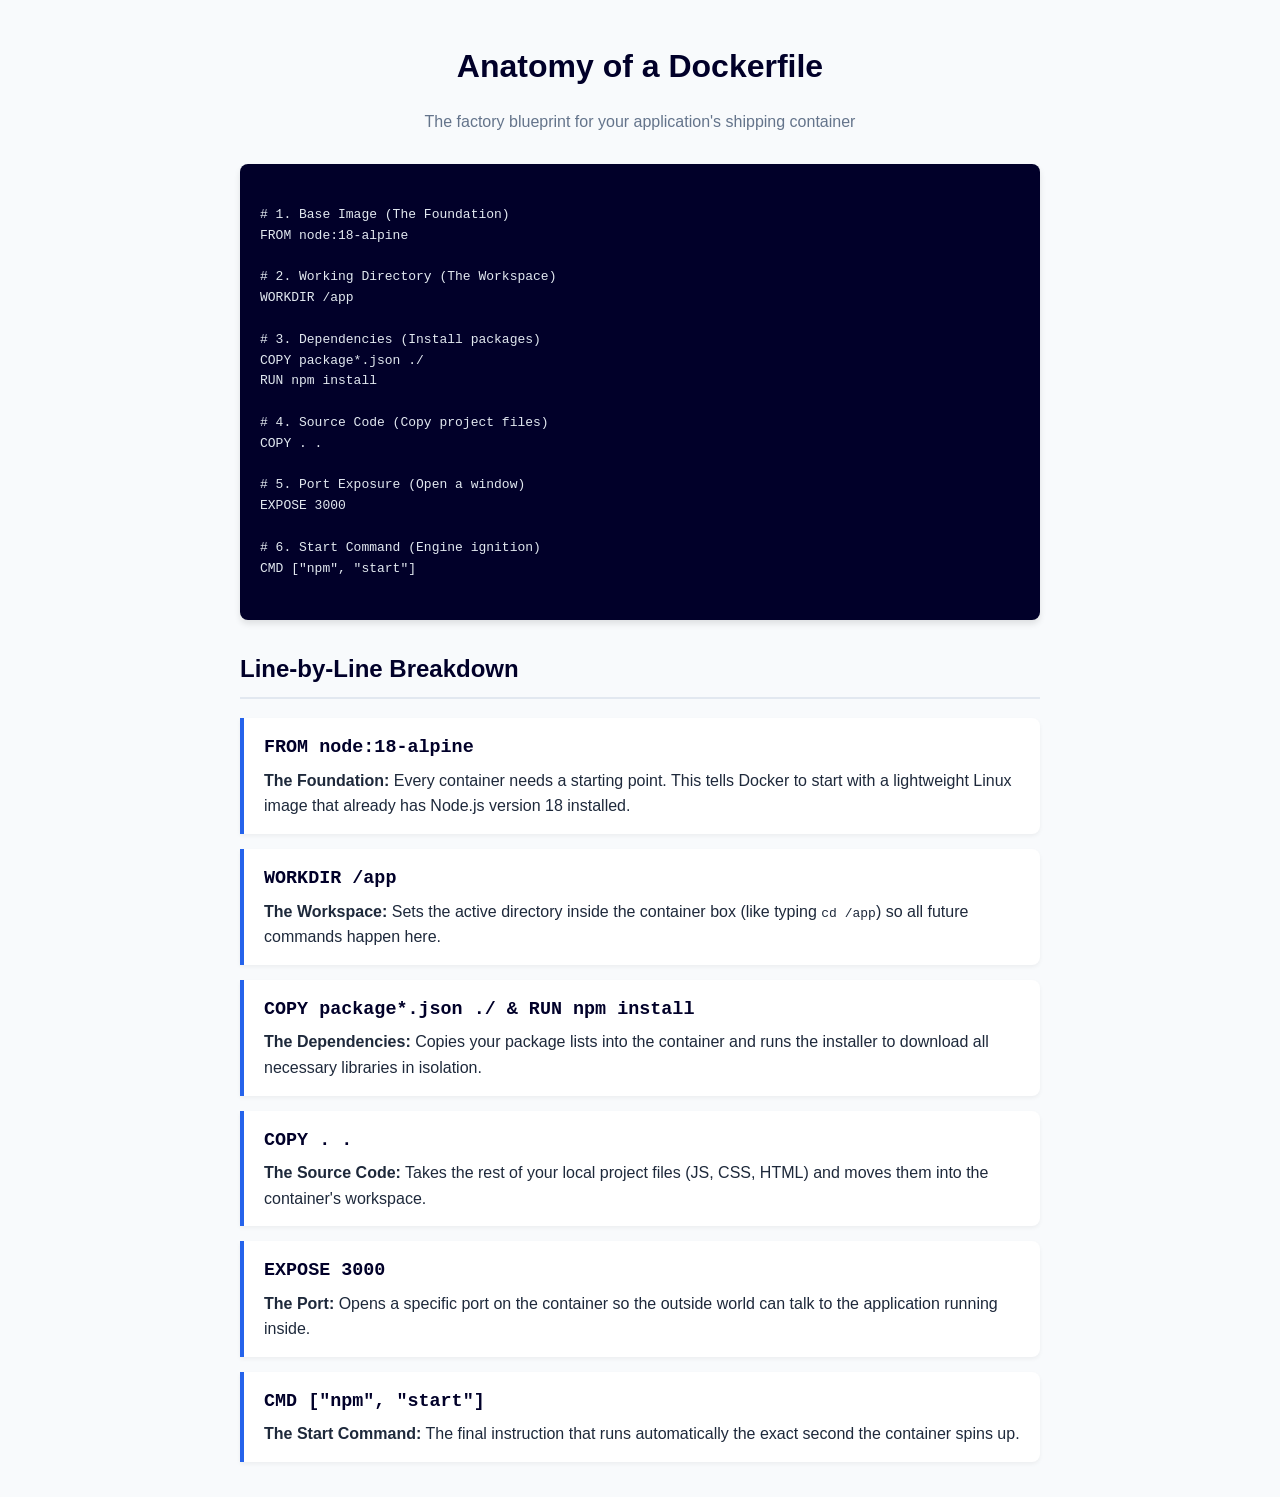
==== index.html @ 3dc2c570 "making a ultimate demo site" ====
<!DOCTYPE html>
<html lang="en">
<head>
    <meta charset="UTF-8">
    <meta name="viewport" content="width=device-width, initial-scale=1.0">
    <title>Anatomy of a Dockerfile | IBM Z DevOps</title>
    <style>
        :root {
            --primary: #010029;
            --accent: #2563eb;
            --bg: #f8fafc;
            --card-bg: #ffffff;
            --text: #1e293b;
            --code-bg: #f1f5f9;
        }
        body {
            font-family: Arial, sans-serif;
            background-color: var(--bg);
            color: var(--text);
            line-height: 1.6;
            margin: 0;
            padding: 20px;
        }
        .container {
            max-width: 800px;
            margin: 0 auto;
        }
        h1 {
            color: var(--primary);
            text-align: center;
            margin-bottom: 10px;
        }
        .subtitle {
            text-align: center;
            color: #64748b;
            margin-bottom: 30px;
        }
        .dockerfile-box {
            background-color: var(--primary);
            color: #e2e8f0;
            padding: 20px;
            border-radius: 8px;
            font-family: monospace;
            overflow-x: auto;
            margin-bottom: 30px;
            box-shadow: 0 4px 6px rgba(0,0,0,0.1);
        }
        .dockerfile-box code {
            display: block;
            white-space: pre;
        }
        .section-title {
            color: var(--primary);
            border-bottom: 2px solid #e2e8f0;
            padding-bottom: 8px;
            margin-top: 30px;
        }
        .card {
            background-color: var(--card-bg);
            border-left: 4px solid var(--accent);
            padding: 15px 20px;
            margin-bottom: 15px;
            border-radius: 0 8px 8px 0;
            box-shadow: 0 2px 4px rgba(0,0,0,0.05);
        }
        .card h3 {
            margin: 0 0 5px 0;
color: #010029; /* Change this hex code to your preferred heading color (e.g., dark indigo or charcoal) */
            font-family: monospace;
            font-size: 1.15rem;
            font-weight: 700;
        }
        .card p {
            margin: 0;
            color: var(--text);
        }
    </style>
</head>
<body>

<div class="container">
    <h1>Anatomy of a Dockerfile</h1>
    <p class="subtitle">The factory blueprint for your application's shipping container</p>

    <!-- Raw Dockerfile Display -->
    <div class="dockerfile-box">
        <code>
# 1. Base Image (The Foundation)
FROM node:18-alpine

# 2. Working Directory (The Workspace)
WORKDIR /app

# 3. Dependencies (Install packages)
COPY package*.json ./
RUN npm install

# 4. Source Code (Copy project files)
COPY . .

# 5. Port Exposure (Open a window)
EXPOSE 3000

# 6. Start Command (Engine ignition)
CMD ["npm", "start"]
        </code>
    </div>

    <h2 class="section-title">Line-by-Line Breakdown</h2>

    <div class="card">
        <h3>FROM node:18-alpine</h3>
        <p><strong>The Foundation:</strong> Every container needs a starting point. This tells Docker to start with a lightweight Linux image that already has Node.js version 18 installed.</p>
    </div>

    <div class="card">
        <h3>WORKDIR /app</h3>
        <p><strong>The Workspace:</strong> Sets the active directory inside the container box (like typing <code>cd /app</code>) so all future commands happen here.</p>
    </div>

    <div class="card">
        <h3>COPY package*.json ./ & RUN npm install</h3>
        <p><strong>The Dependencies:</strong> Copies your package lists into the container and runs the installer to download all necessary libraries in isolation.</p>
    </div>

    <div class="card">
        <h3>COPY . .</h3>
        <p><strong>The Source Code:</strong> Takes the rest of your local project files (JS, CSS, HTML) and moves them into the container's workspace.</p>
    </div>

    <div class="card">
        <h3>EXPOSE 3000</h3>
        <p><strong>The Port:</strong> Opens a specific port on the container so the outside world can talk to the application running inside.</p>
    </div>

    <div class="card">
        <h3>CMD ["npm", "start"]</h3>
        <p><strong>The Start Command:</strong> The final instruction that runs automatically the exact second the container spins up.</p>
    </div>

</div>

</body>
</html>
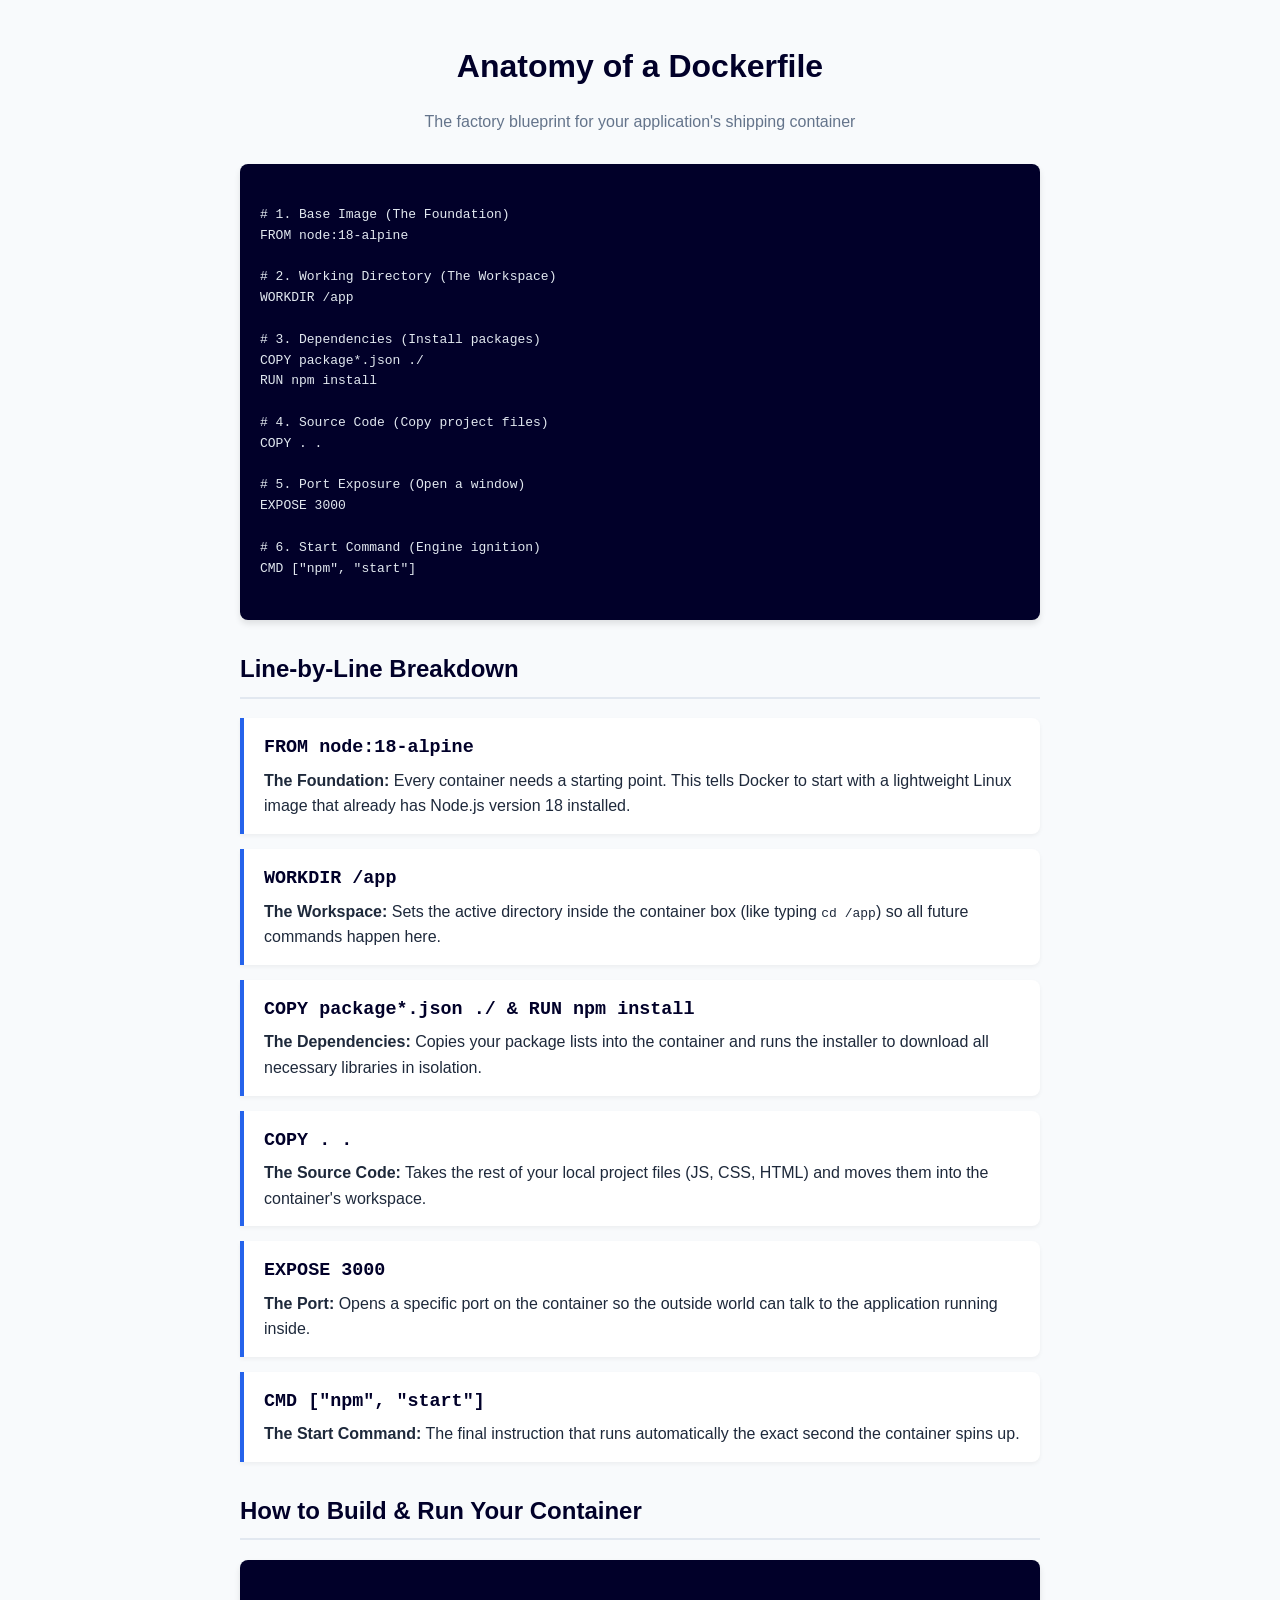
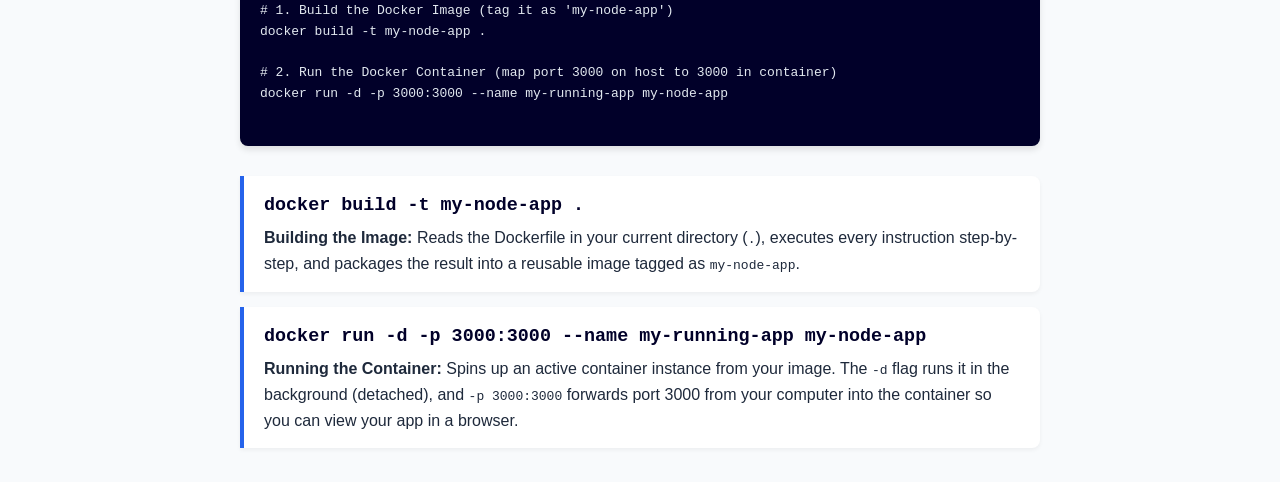
==== commit 225ebade: "added new section" ====
--- a/index.html
+++ b/index.html
@@ -65,7 +65,7 @@
         }
         .card h3 {
             margin: 0 0 5px 0;
-color: #010029; /* Change this hex code to your preferred heading color (e.g., dark indigo or charcoal) */
+            color: #010029; /* Change this hex code to your preferred heading color (e.g., dark indigo or charcoal) */
             font-family: monospace;
             font-size: 1.15rem;
             font-weight: 700;
@@ -138,6 +138,28 @@
         <p><strong>The Start Command:</strong> The final instruction that runs automatically the exact second the container spins up.</p>
     </div>
 
+    <h2 class="section-title">How to Build & Run Your Container</h2>
+
+    <div class="dockerfile-box">
+        <code>
+# 1. Build the Docker Image (tag it as 'my-node-app')
+docker build -t my-node-app .
+
+# 2. Run the Docker Container (map port 3000 on host to 3000 in container)
+docker run -d -p 3000:3000 --name my-running-app my-node-app
+        </code>
+    </div>
+
+    <div class="card">
+        <h3>docker build -t my-node-app .</h3>
+        <p><strong>Building the Image:</strong> Reads the Dockerfile in your current directory (<code>.</code>), executes every instruction step-by-step, and packages the result into a reusable image tagged as <code>my-node-app</code>.</p>
+    </div>
+
+    <div class="card">
+        <h3>docker run -d -p 3000:3000 --name my-running-app my-node-app</h3>
+        <p><strong>Running the Container:</strong> Spins up an active container instance from your image. The <code>-d</code> flag runs it in the background (detached), and <code>-p 3000:3000</code> forwards port 3000 from your computer into the container so you can view your app in a browser.</p>
+    </div>
+
 </div>
 
 </body>
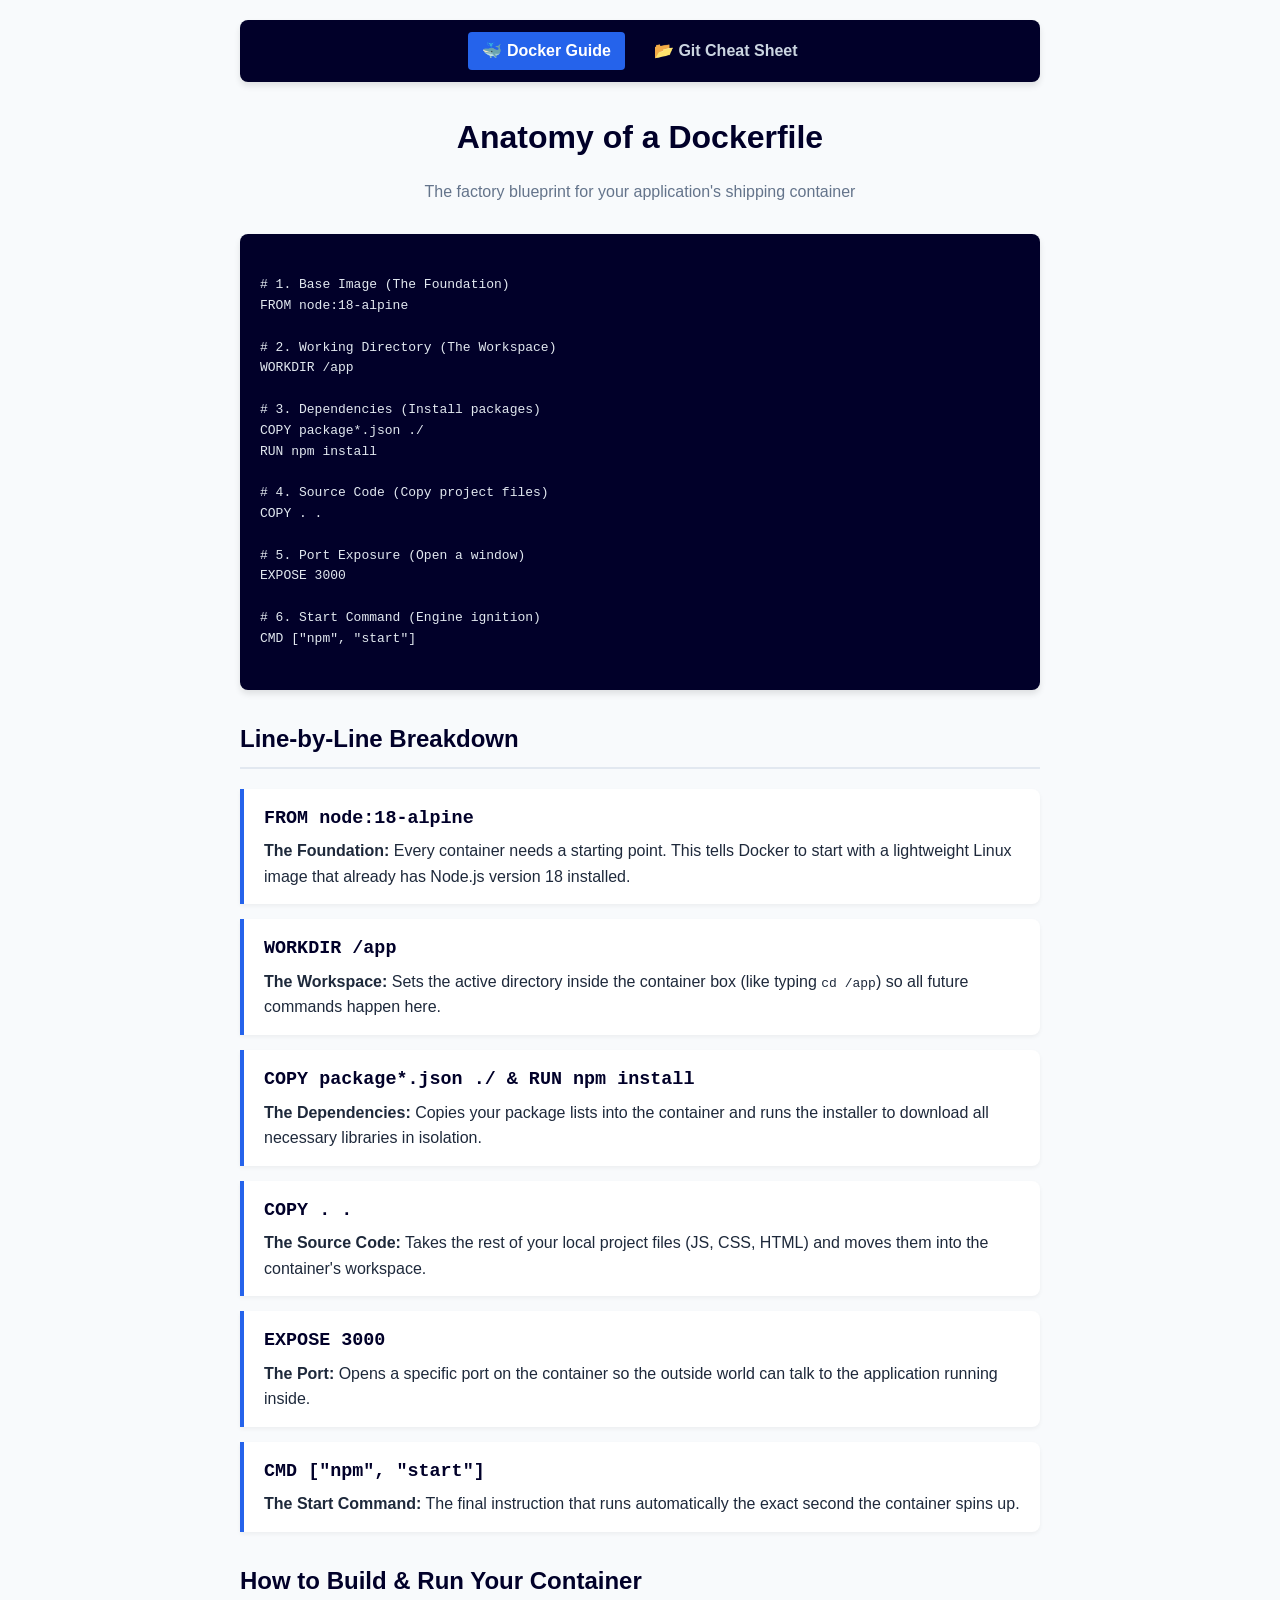
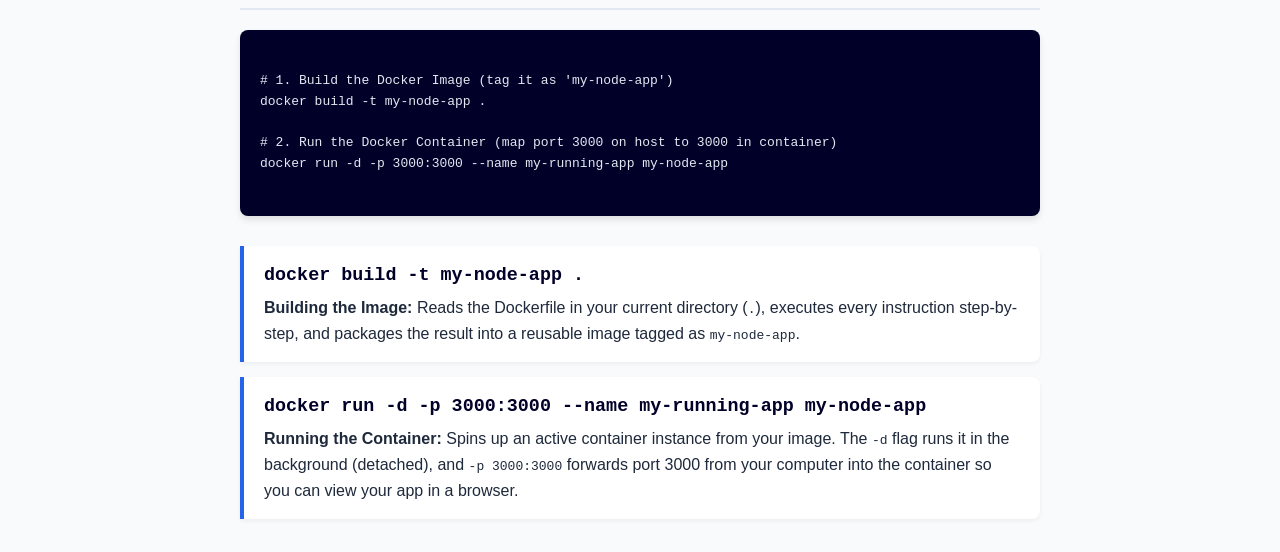
==== commit f66b2469: "made changes to make te site more legibable" ====
--- a/index.html
+++ b/index.html
@@ -24,6 +24,33 @@
         .container {
             max-width: 800px;
             margin: 0 auto;
+        }
+        /* Navigation Menu Bar Styles */
+        .navbar {
+            display: flex;
+            justify-content: center;
+            gap: 15px;
+            background-color: var(--primary);
+            padding: 12px 20px;
+            border-radius: 8px;
+            margin-bottom: 30px;
+            box-shadow: 0 4px 6px rgba(0,0,0,0.1);
+        }
+        .navbar a {
+            color: #cbd5e1;
+            text-decoration: none;
+            font-weight: bold;
+            padding: 6px 14px;
+            border-radius: 4px;
+            transition: background 0.2s, color 0.2s;
+        }
+        .navbar a:hover {
+            background-color: var(--accent);
+            color: #ffffff;
+        }
+        .navbar a.active {
+            background-color: var(--accent);
+            color: #ffffff;
         }
         h1 {
             color: var(--primary);
@@ -65,7 +92,7 @@
         }
         .card h3 {
             margin: 0 0 5px 0;
-            color: #010029; /* Change this hex code to your preferred heading color (e.g., dark indigo or charcoal) */
+            color: #010029;
             font-family: monospace;
             font-size: 1.15rem;
             font-weight: 700;
@@ -79,6 +106,12 @@
 <body>
 
 <div class="container">
+    <!-- Menu Bar -->
+    <nav class="navbar">
+        <a href="index.html" class="active">🐳 Docker Guide</a>
+        <a href="index2.html">📂 Git Cheat Sheet</a>
+    </nav>
+
     <h1>Anatomy of a Dockerfile</h1>
     <p class="subtitle">The factory blueprint for your application's shipping container</p>
 
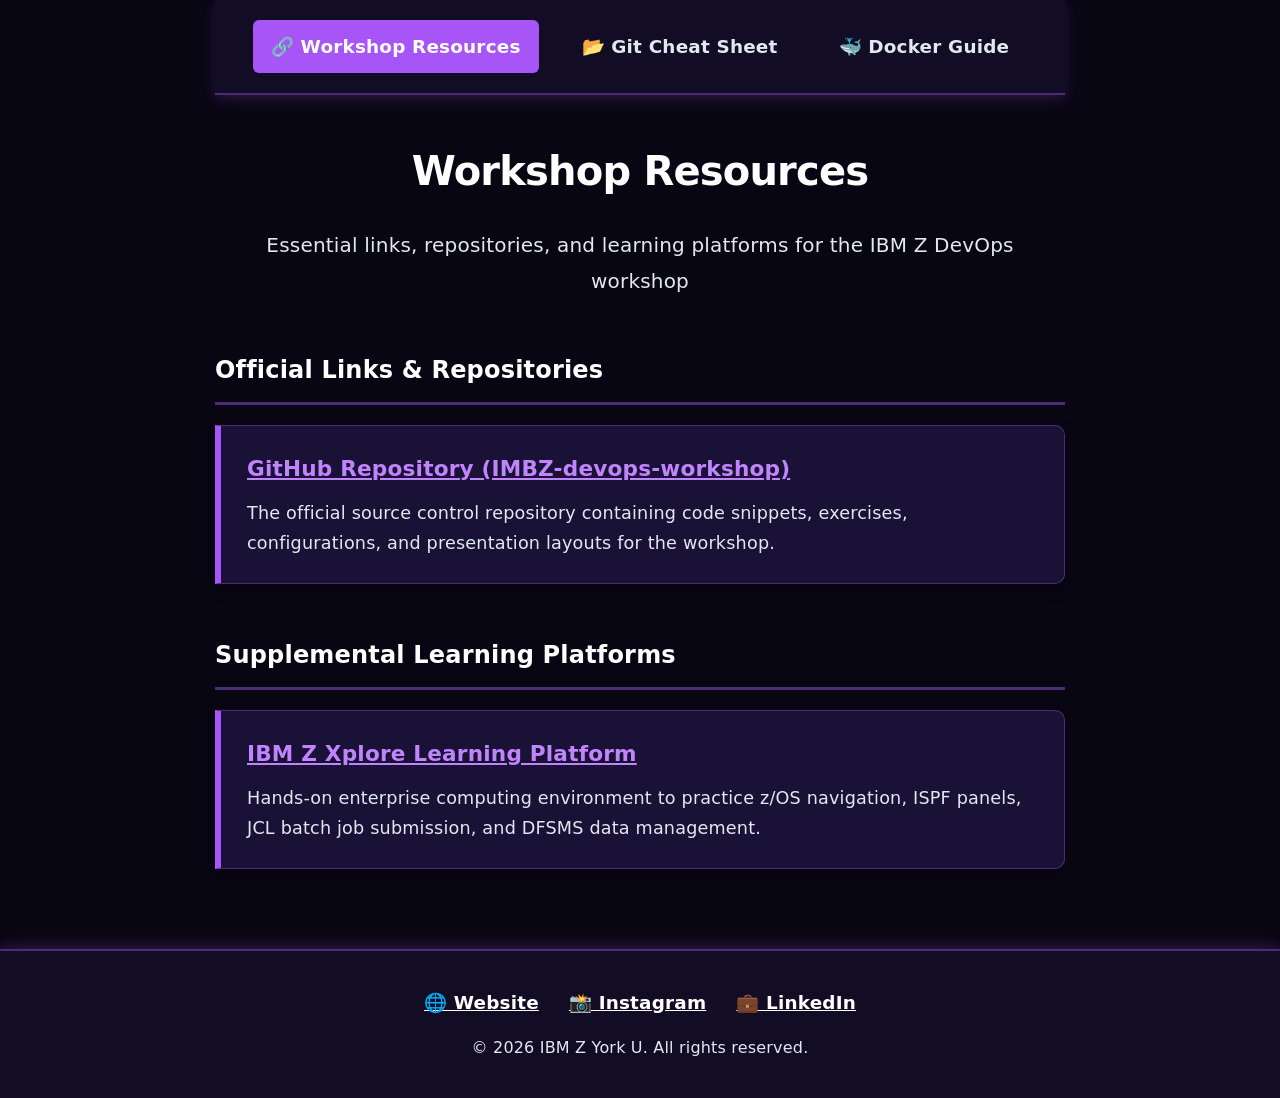
==== commit 0e74eb6d: "file updated nameing, style, and new page" ====
--- a/index.html
+++ b/index.html
@@ -3,197 +3,51 @@
 <head>
     <meta charset="UTF-8">
     <meta name="viewport" content="width=device-width, initial-scale=1.0">
-    <title>Anatomy of a Dockerfile | IBM Z DevOps</title>
-    <style>
-        :root {
-            --primary: #010029;
-            --accent: #2563eb;
-            --bg: #f8fafc;
-            --card-bg: #ffffff;
-            --text: #1e293b;
-            --code-bg: #f1f5f9;
-        }
-        body {
-            font-family: Arial, sans-serif;
-            background-color: var(--bg);
-            color: var(--text);
-            line-height: 1.6;
-            margin: 0;
-            padding: 20px;
-        }
-        .container {
-            max-width: 800px;
-            margin: 0 auto;
-        }
-        /* Navigation Menu Bar Styles */
-        .navbar {
-            display: flex;
-            justify-content: center;
-            gap: 15px;
-            background-color: var(--primary);
-            padding: 12px 20px;
-            border-radius: 8px;
-            margin-bottom: 30px;
-            box-shadow: 0 4px 6px rgba(0,0,0,0.1);
-        }
-        .navbar a {
-            color: #cbd5e1;
-            text-decoration: none;
-            font-weight: bold;
-            padding: 6px 14px;
-            border-radius: 4px;
-            transition: background 0.2s, color 0.2s;
-        }
-        .navbar a:hover {
-            background-color: var(--accent);
-            color: #ffffff;
-        }
-        .navbar a.active {
-            background-color: var(--accent);
-            color: #ffffff;
-        }
-        h1 {
-            color: var(--primary);
-            text-align: center;
-            margin-bottom: 10px;
-        }
-        .subtitle {
-            text-align: center;
-            color: #64748b;
-            margin-bottom: 30px;
-        }
-        .dockerfile-box {
-            background-color: var(--primary);
-            color: #e2e8f0;
-            padding: 20px;
-            border-radius: 8px;
-            font-family: monospace;
-            overflow-x: auto;
-            margin-bottom: 30px;
-            box-shadow: 0 4px 6px rgba(0,0,0,0.1);
-        }
-        .dockerfile-box code {
-            display: block;
-            white-space: pre;
-        }
-        .section-title {
-            color: var(--primary);
-            border-bottom: 2px solid #e2e8f0;
-            padding-bottom: 8px;
-            margin-top: 30px;
-        }
-        .card {
-            background-color: var(--card-bg);
-            border-left: 4px solid var(--accent);
-            padding: 15px 20px;
-            margin-bottom: 15px;
-            border-radius: 0 8px 8px 0;
-            box-shadow: 0 2px 4px rgba(0,0,0,0.05);
-        }
-        .card h3 {
-            margin: 0 0 5px 0;
-            color: #010029;
-            font-family: monospace;
-            font-size: 1.15rem;
-            font-weight: 700;
-        }
-        .card p {
-            margin: 0;
-            color: var(--text);
-        }
-    </style>
+    <title>Workshop Resources | IBM Z DevOps</title>
+    <link rel="stylesheet" href="style.css">
 </head>
 <body>
 
 <div class="container">
     <!-- Menu Bar -->
     <nav class="navbar">
-        <a href="index.html" class="active">🐳 Docker Guide</a>
-        <a href="index2.html">📂 Git Cheat Sheet</a>
-    </nav>
+        <a href="index.html"  class="active">🔗 Workshop Resources</a>
+        <a href="Git.html">📂 Git Cheat Sheet</a>
+            <a href="Docker.html" >🐳 Docker Guide</a>
+</nav>
 
-    <h1>Anatomy of a Dockerfile</h1>
-    <p class="subtitle">The factory blueprint for your application's shipping container</p>
+    <h1>Workshop Resources</h1>
+    <p class="subtitle">Essential links, repositories, and learning platforms for the IBM Z DevOps workshop</p>
 
-    <!-- Raw Dockerfile Display -->
-    <div class="dockerfile-box">
-        <code>
-# 1. Base Image (The Foundation)
-FROM node:18-alpine
+    <h2 class="section-title">Official Links & Repositories</h2>
 
-# 2. Working Directory (The Workspace)
-WORKDIR /app
 
-# 3. Dependencies (Install packages)
-COPY package*.json ./
-RUN npm install
 
-# 4. Source Code (Copy project files)
-COPY . .
-
-# 5. Port Exposure (Open a window)
-EXPOSE 3000
-
-# 6. Start Command (Engine ignition)
-CMD ["npm", "start"]
-        </code>
+    <div class="card">
+        <h3><a href="https://github.com/Jayson-Amike/IMBZ-devops-workshop" target="_blank">GitHub Repository (IMBZ-devops-workshop)</a></h3>
+        <p>The official source control repository containing code snippets, exercises, configurations, and presentation layouts for the workshop.</p>
     </div>
 
-    <h2 class="section-title">Line-by-Line Breakdown</h2>
+    <h2 class="section-title">Supplemental Learning Platforms</h2>
 
     <div class="card">
-        <h3>FROM node:18-alpine</h3>
-        <p><strong>The Foundation:</strong> Every container needs a starting point. This tells Docker to start with a lightweight Linux image that already has Node.js version 18 installed.</p>
+        <h3><a href="https://github.com/Jayson-Amike/IMBZ-devops-workshop" target="_blank">IBM Z Xplore Learning Platform</a></h3>
+        <p>Hands-on enterprise computing environment to practice z/OS navigation, ISPF panels, JCL batch job submission, and DFSMS data management.</p>
     </div>
 
-    <div class="card">
-        <h3>WORKDIR /app</h3>
-        <p><strong>The Workspace:</strong> Sets the active directory inside the container box (like typing <code>cd /app</code>) so all future commands happen here.</p>
-    </div>
-
-    <div class="card">
-        <h3>COPY package*.json ./ & RUN npm install</h3>
-        <p><strong>The Dependencies:</strong> Copies your package lists into the container and runs the installer to download all necessary libraries in isolation.</p>
-    </div>
-
-    <div class="card">
-        <h3>COPY . .</h3>
-        <p><strong>The Source Code:</strong> Takes the rest of your local project files (JS, CSS, HTML) and moves them into the container's workspace.</p>
-    </div>
-
-    <div class="card">
-        <h3>EXPOSE 3000</h3>
-        <p><strong>The Port:</strong> Opens a specific port on the container so the outside world can talk to the application running inside.</p>
-    </div>
-
-    <div class="card">
-        <h3>CMD ["npm", "start"]</h3>
-        <p><strong>The Start Command:</strong> The final instruction that runs automatically the exact second the container spins up.</p>
-    </div>
-
-    <h2 class="section-title">How to Build & Run Your Container</h2>
-
-    <div class="dockerfile-box">
-        <code>
-# 1. Build the Docker Image (tag it as 'my-node-app')
-docker build -t my-node-app .
-
-# 2. Run the Docker Container (map port 3000 on host to 3000 in container)
-docker run -d -p 3000:3000 --name my-running-app my-node-app
-        </code>
-    </div>
-
-    <div class="card">
-        <h3>docker build -t my-node-app .</h3>
-        <p><strong>Building the Image:</strong> Reads the Dockerfile in your current directory (<code>.</code>), executes every instruction step-by-step, and packages the result into a reusable image tagged as <code>my-node-app</code>.</p>
-    </div>
-
-    <div class="card">
-        <h3>docker run -d -p 3000:3000 --name my-running-app my-node-app</h3>
-        <p><strong>Running the Container:</strong> Spins up an active container instance from your image. The <code>-d</code> flag runs it in the background (detached), and <code>-p 3000:3000</code> forwards port 3000 from your computer into the container so you can view your app in a browser.</p>
-    </div>
+   
 
 </div>
 
+<!-- Footer Section -->
+<footer class="footer">
+    <div class="footer-links">
+        <a href="https://ibm-z-york-u-website-nu.vercel.app/" target="_blank">🌐 Website</a>
+        <a href="https://www.instagram.com/ibmzyorku/" target="_blank">📸 Instagram</a>
+        <a href="https://www.linkedin.com/company/ibmzyorku" target="_blank">💼 LinkedIn</a>
+    </div>
+    <p>&copy; 2026 IBM Z York U. All rights reserved.</p>
+</footer>
+
 </body>
 </html>
--- a/style.css
+++ b/style.css
@@ -0,0 +1,164 @@
+:root {
+            --primary: #120c24;       /* Deep Rich Purple-Slate for Nav/Footer */
+            --bg: #090614;            /* Deep Dark Mode Purple-Tinted Background */
+            --card-bg: #1a1236;       /* Dark Purple Card Background */
+            --accent: #a855f7;        /* Vibrant Purple Accent */
+            --accent-hover: #c084fc;  /* Bright Purple for Hover */
+            --text: #ffffff;          /* Pure White Text for Maximum Readability */
+            --text-muted: #e2e8f0;    /* High-Contrast Light Muted Text */
+            --border: #4c2c72;        /* Purple-Tinted Border Color */
+        }
+        body {
+            font-family: 'Inter', system-ui, -apple-system, BlinkMacSystemFont, "Segoe UI", Roboto, Helvetica, Arial, sans-serif;
+            background-color: var(--bg);
+            color: var(--text);
+            font-size: 19px;           /* Larger base font size for readability */
+            line-height: 1.8;         /* Generous line spacing */
+            letter-spacing: 0.01em;
+            margin: 0;
+            padding: 0;
+            display: flex;
+            flex-direction: column;
+            min-height: 100vh;
+            -webkit-font-smoothing: antialiased;
+        }
+        /* Full-Width Navigation Menu Bar */
+        .navbar {
+            display: flex;
+            justify-content: center;
+            gap: 25px;
+            background-color: var(--primary);
+            padding: 20px;
+            width: 100%;
+            box-sizing: border-box;
+            box-shadow: 0 4px 12px rgba(168, 85, 247, 0.2);
+            border-bottom: 2px solid var(--border);
+            margin-bottom: 40px;
+        }
+        .navbar a {
+            color: var(--text-muted);
+            text-decoration: none;
+            font-weight: 700;
+            font-size: 1.15rem;
+            padding: 10px 18px;
+            border-radius: 6px;
+            transition: background 0.2s, color 0.2s;
+        }
+        .navbar a:hover {
+            background-color: var(--accent);
+            color: #ffffff;
+        }
+        .navbar a.active {
+            background-color: var(--accent);
+            color: #ffffff;
+        }
+        .container {
+            max-width: 850px;
+            margin: 0 auto;
+            flex: 1;
+            width: 90%;
+            box-sizing: border-box;
+        }
+         .dockerfile-box {
+            background-color: var(--primary);
+            color: #e2e8f0;
+            padding: 20px;
+            border-radius: 8px;
+            font-family: monospace;
+            overflow-x: auto;
+            margin-bottom: 30px;
+            box-shadow: 0 4px 6px rgba(0,0,0,0.1);
+        }
+        .dockerfile-box code {
+            display: block;
+            white-space: pre;
+        }
+        h1 {
+            color: var(--text);
+            text-align: center;
+            font-size: 2.5rem;
+            font-weight: 800;
+            margin-bottom: 12px;
+            letter-spacing: -0.02em;
+        }
+        .subtitle {
+            text-align: center;
+            color: var(--text-muted);
+            font-size: 1.25rem;
+            margin-bottom: 40px;
+            font-weight: 500;
+        }
+        .section-title {
+            color: var(--text);
+            font-size: 1.5rem;
+            font-weight: 700;
+            border-bottom: 3px solid var(--border);
+            padding-bottom: 10px;
+            margin-top: 50px;
+        }
+        .card {
+            background-color: var(--card-bg);
+            border-left: 6px solid var(--accent);
+            padding: 24px 26px;
+            margin-bottom: 20px;
+            border-radius: 0 10px 10px 0;
+            box-shadow: 0 6px 12px rgba(0, 0, 0, 0.4);
+            border-top: 1px solid var(--border);
+            border-right: 1px solid var(--border);
+            border-bottom: 1px solid var(--border);
+        }
+        .card h3 {
+            margin: 0 0 10px 0;
+            color: var(--text);
+            font-family: inherit;
+            font-size: 1.35rem;
+            font-weight: 700;
+        }
+        .card p {
+            margin: 0;
+            color: var(--text-muted);
+            font-size: 1.1rem;
+            line-height: 1.7;
+        }
+        .card a {
+            color: var(--accent-hover);
+            text-decoration: underline;
+            font-weight: 700;
+        }
+        .card a:hover {
+            color: #ffffff;
+        }
+        /* Footer Styles */
+        .footer {
+            background-color: var(--primary);
+            color: var(--text-muted);
+            text-align: center;
+            padding: 35px 20px;
+            margin-top: 60px;
+            width: 100%;
+            box-sizing: border-box;
+            border-top: 2px solid var(--border);
+            box-shadow: 0 -4px 12px rgba(168, 85, 247, 0.2);
+        }
+        .footer-links {
+            display: flex;
+            justify-content: center;
+            gap: 30px;
+            margin-bottom: 15px;
+            flex-wrap: wrap;
+        }
+        .footer-links a {
+            color: var(--text);
+            text-decoration: underline;
+            font-weight: 700;
+            font-size: 1.15rem;
+            transition: color 0.2s;
+        }
+        .footer-links a:hover {
+            color: var(--accent-hover);
+        }
+        .footer p {
+            margin: 0;
+            font-size: 1rem;
+            color: var(--text-muted);
+        }
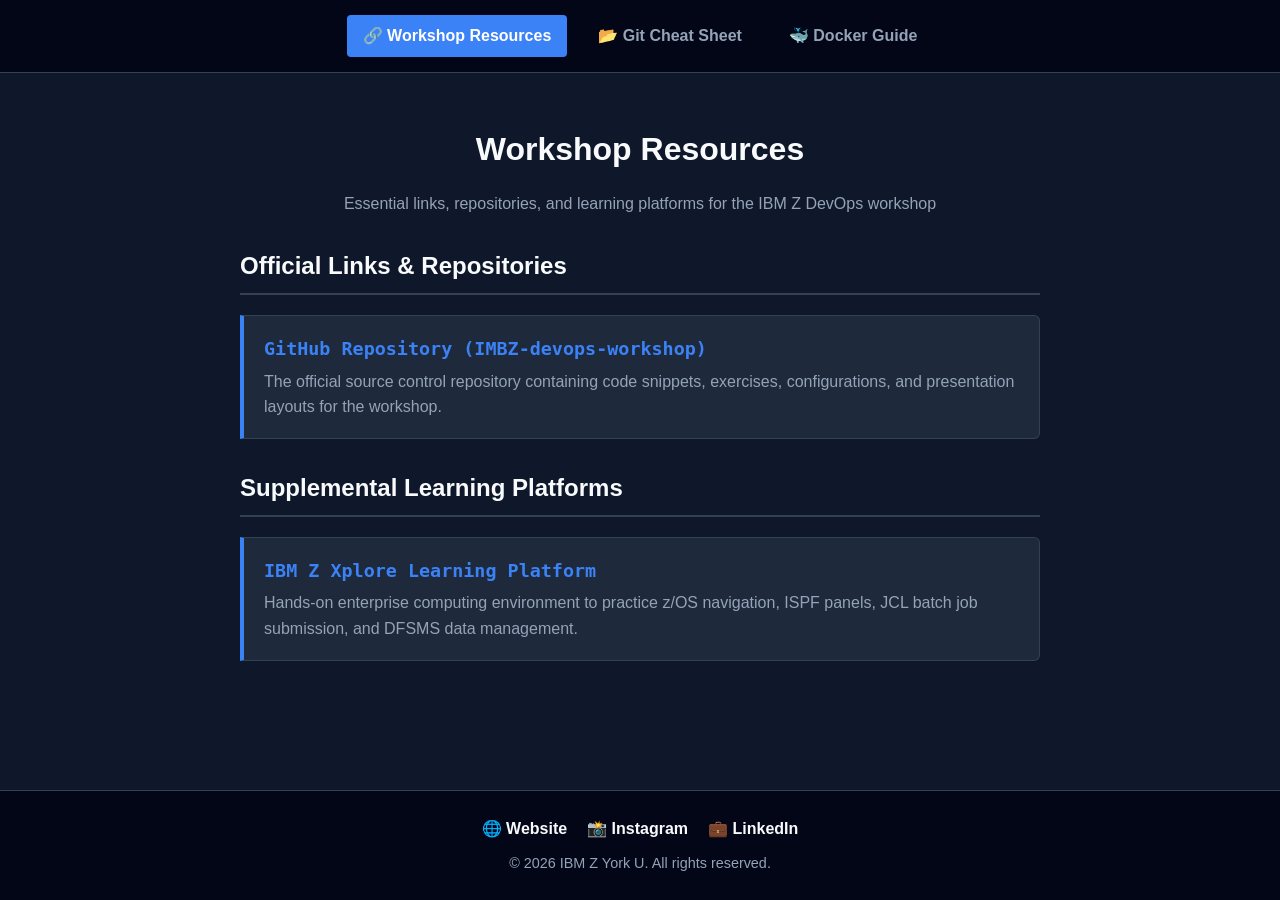
==== commit 1e00d5c7: "updating the style of the site" ====
--- a/index.html
+++ b/index.html
@@ -7,14 +7,14 @@
     <link rel="stylesheet" href="style.css">
 </head>
 <body>
-
-<div class="container">
-    <!-- Menu Bar -->
+  <!-- Menu Bar -->
     <nav class="navbar">
         <a href="index.html"  class="active">🔗 Workshop Resources</a>
         <a href="Git.html">📂 Git Cheat Sheet</a>
             <a href="Docker.html" >🐳 Docker Guide</a>
 </nav>
+<div class="container">
+  
 
     <h1>Workshop Resources</h1>
     <p class="subtitle">Essential links, repositories, and learning platforms for the IBM Z DevOps workshop</p>
--- a/style.css
+++ b/style.css
@@ -1,164 +1,142 @@
 :root {
-            --primary: #120c24;       /* Deep Rich Purple-Slate for Nav/Footer */
-            --bg: #090614;            /* Deep Dark Mode Purple-Tinted Background */
-            --card-bg: #1a1236;       /* Dark Purple Card Background */
-            --accent: #a855f7;        /* Vibrant Purple Accent */
-            --accent-hover: #c084fc;  /* Bright Purple for Hover */
-            --text: #ffffff;          /* Pure White Text for Maximum Readability */
-            --text-muted: #e2e8f0;    /* High-Contrast Light Muted Text */
-            --border: #4c2c72;        /* Purple-Tinted Border Color */
+            --bg-color: #0f172a;        /* Sleek dark slate background */
+            --card-bg: #1e293b;       /* Dark gray for content boxes */
+            --text-main: #f8fafc;     /* Bright white for primary text */
+            --text-muted: #94a3b8;    /* Softer gray for subtitles */
+            --accent: #3b82f6;        /* Clean, professional blue */
+            --border-color: #334155;  /* Subtle line borders */
         }
+        
         body {
-            font-family: 'Inter', system-ui, -apple-system, BlinkMacSystemFont, "Segoe UI", Roboto, Helvetica, Arial, sans-serif;
-            background-color: var(--bg);
-            color: var(--text);
-            font-size: 19px;           /* Larger base font size for readability */
-            line-height: 1.8;         /* Generous line spacing */
-            letter-spacing: 0.01em;
+            font-family: Arial, sans-serif;
+            background-color: var(--bg-color);
+            color: var(--text-main);
+            line-height: 1.6;
             margin: 0;
             padding: 0;
             display: flex;
             flex-direction: column;
             min-height: 100vh;
-            -webkit-font-smoothing: antialiased;
         }
-        /* Full-Width Navigation Menu Bar */
+
+        /* Full-Width Navigation Bar */
         .navbar {
             display: flex;
             justify-content: center;
-            gap: 25px;
-            background-color: var(--primary);
-            padding: 20px;
+            gap: 15px;
+            background-color: #020617;
+            padding: 15px 20px;
             width: 100%;
             box-sizing: border-box;
-            box-shadow: 0 4px 12px rgba(168, 85, 247, 0.2);
-            border-bottom: 2px solid var(--border);
-            margin-bottom: 40px;
+            border-bottom: 1px solid var(--border-color);
+            margin-bottom: 30px;
         }
         .navbar a {
             color: var(--text-muted);
             text-decoration: none;
-            font-weight: 700;
-            font-size: 1.15rem;
-            padding: 10px 18px;
-            border-radius: 6px;
+            font-weight: bold;
+            padding: 8px 16px;
+            border-radius: 4px;
             transition: background 0.2s, color 0.2s;
         }
-        .navbar a:hover {
+        .navbar a:hover, .navbar a.active {
             background-color: var(--accent);
             color: #ffffff;
         }
-        .navbar a.active {
-            background-color: var(--accent);
-            color: #ffffff;
-        }
+
         .container {
-            max-width: 850px;
+            max-width: 800px;
             margin: 0 auto;
             flex: 1;
             width: 90%;
             box-sizing: border-box;
         }
-         .dockerfile-box {
-            background-color: var(--primary);
-            color: #e2e8f0;
-            padding: 20px;
-            border-radius: 8px;
-            font-family: monospace;
-            overflow-x: auto;
-            margin-bottom: 30px;
-            box-shadow: 0 4px 6px rgba(0,0,0,0.1);
+
+        h1 {
+            color: var(--text-main);
+            text-align: center;
+            margin-bottom: 10px;
         }
-        .dockerfile-box code {
-            display: block;
-            white-space: pre;
-        }
-        h1 {
-            color: var(--text);
-            text-align: center;
-            font-size: 2.5rem;
-            font-weight: 800;
-            margin-bottom: 12px;
-            letter-spacing: -0.02em;
-        }
+        
         .subtitle {
             text-align: center;
             color: var(--text-muted);
-            font-size: 1.25rem;
-            margin-bottom: 40px;
-            font-weight: 500;
+            margin-bottom: 30px;
         }
+
         .section-title {
-            color: var(--text);
-            font-size: 1.5rem;
-            font-weight: 700;
-            border-bottom: 3px solid var(--border);
-            padding-bottom: 10px;
-            margin-top: 50px;
+            color: var(--text-main);
+            border-bottom: 2px solid var(--border-color);
+            padding-bottom: 8px;
+            margin-top: 30px;
         }
+
         .card {
             background-color: var(--card-bg);
-            border-left: 6px solid var(--accent);
-            padding: 24px 26px;
-            margin-bottom: 20px;
-            border-radius: 0 10px 10px 0;
-            box-shadow: 0 6px 12px rgba(0, 0, 0, 0.4);
-            border-top: 1px solid var(--border);
-            border-right: 1px solid var(--border);
-            border-bottom: 1px solid var(--border);
+            border-left: 4px solid var(--accent);
+            padding: 18px 20px;
+            margin-bottom: 15px;
+            border-radius: 0 6px 6px 0;
+            border-top: 1px solid var(--border-color);
+            border-right: 1px solid var(--border-color);
+            border-bottom: 1px solid var(--border-color);
         }
+        
         .card h3 {
-            margin: 0 0 10px 0;
-            color: var(--text);
-            font-family: inherit;
-            font-size: 1.35rem;
-            font-weight: 700;
+            margin: 0 0 5px 0;
+            color: var(--text-main);
+            font-family: monospace;
+            font-size: 1.15rem;
         }
+        
         .card p {
             margin: 0;
             color: var(--text-muted);
-            font-size: 1.1rem;
-            line-height: 1.7;
         }
+        
         .card a {
-            color: var(--accent-hover);
+            color: var(--accent);
+            text-decoration: none;
+            font-weight: bold;
+        }
+        
+        .card a:hover {
             text-decoration: underline;
-            font-weight: 700;
         }
-        .card a:hover {
-            color: #ffffff;
-        }
+
         /* Footer Styles */
         .footer {
-            background-color: var(--primary);
+            background-color: #020617;
             color: var(--text-muted);
             text-align: center;
-            padding: 35px 20px;
-            margin-top: 60px;
+            padding: 25px 20px;
+            margin-top: 50px;
             width: 100%;
             box-sizing: border-box;
-            border-top: 2px solid var(--border);
-            box-shadow: 0 -4px 12px rgba(168, 85, 247, 0.2);
+            border-top: 1px solid var(--border-color);
         }
+        
         .footer-links {
             display: flex;
             justify-content: center;
-            gap: 30px;
-            margin-bottom: 15px;
+            gap: 20px;
+            margin-bottom: 10px;
             flex-wrap: wrap;
         }
+        
         .footer-links a {
-            color: var(--text);
+            color: var(--text-main);
+            text-decoration: none;
+            font-weight: bold;
+        }
+        
+        .footer-links a:hover {
+            color: var(--accent);
             text-decoration: underline;
-            font-weight: 700;
-            font-size: 1.15rem;
-            transition: color 0.2s;
         }
-        .footer-links a:hover {
-            color: var(--accent-hover);
-        }
+        
         .footer p {
             margin: 0;
-            font-size: 1rem;
+            font-size: 0.9rem;
             color: var(--text-muted);
         }
